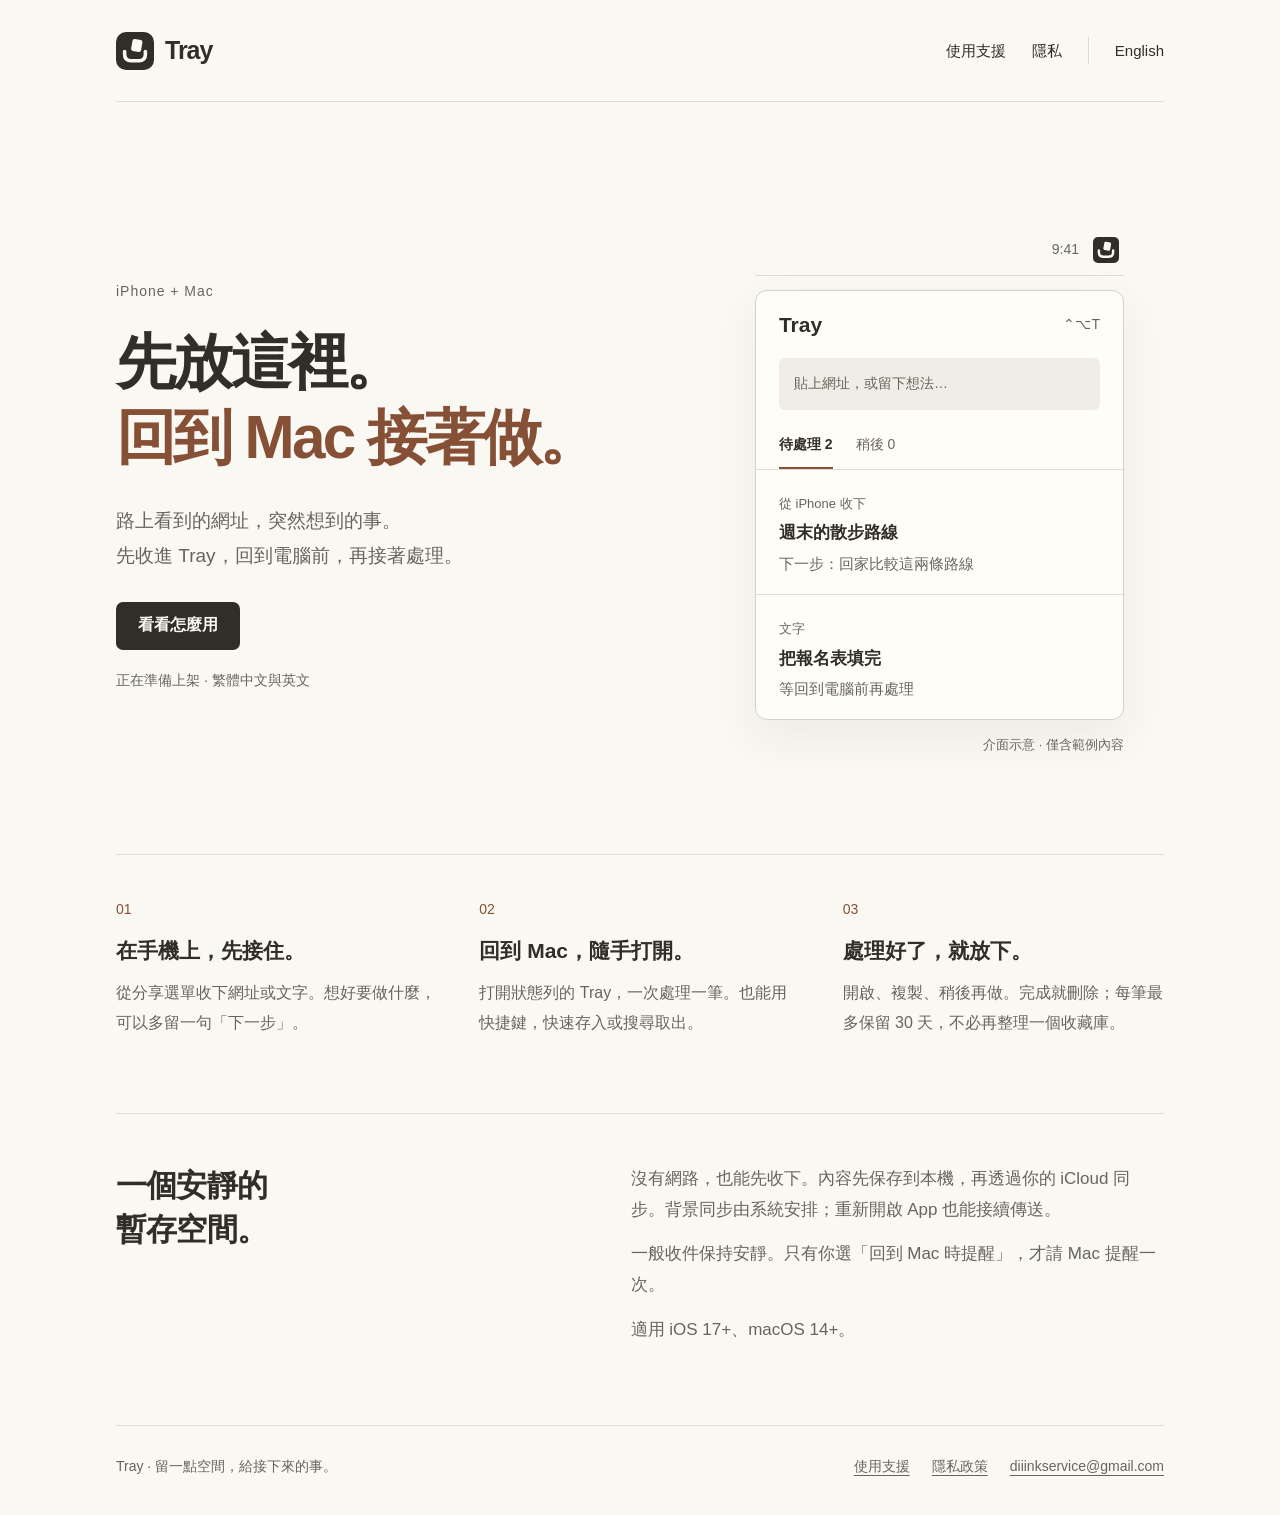
==== index.html @ 3ce3af66 "Publish bilingual Tray project, support, and privacy pages" ====
<!doctype html>
<html lang="zh-Hant"><head><meta charset="utf-8"><meta name="viewport" content="width=device-width,initial-scale=1">
<title>手機先放，回到 Mac 接著做 · Tray</title><meta name="description" content="Tray 是 iPhone 與 Mac 之間的暫存收件匣。手機先收下網址與文字，回到 Mac 從狀態列接著處理。"><meta name="theme-color" content="#faf8f2">
<link rel="canonical" href="https://stanl1y.github.io/tray-site/"><link rel="alternate" hreflang="zh-Hant" href="https://stanl1y.github.io/tray-site/"><link rel="alternate" hreflang="en" href="https://stanl1y.github.io/tray-site/en/">
<link rel="icon" type="image/svg+xml" href="./assets/logo.svg"><link rel="stylesheet" href="./assets/site.css"></head>
<body><a class="skip" href="#main">跳至內容</a><div class="wrap"><header class="nav"><a class="brand" href="./" aria-label="Tray"><img src="./assets/logo.svg" width="38" height="38" alt="">Tray</a><nav class="links" aria-label="主選單"><a href="./support/">使用支援</a><a href="./privacy/">隱私</a><a class="lang" lang="en" hreflang="en" href="./en/">English</a></nav></header>
<main id="main"><section class="hero"><div><p class="eyebrow">iPhone + Mac</p><h1>先放這裡。<span>回到 Mac 接著做。</span></h1><p class="lead">路上看到的網址，突然想到的事。<br>先收進 Tray，回到電腦前，再接著處理。</p><a class="button" href="support/">看看怎麼用</a><span class="release">正在準備上架 · 繁體中文與英文</span></div>
<figure class="demo" aria-label="Mac 收件匣操作示意"><div class="menuline"><span>9:41</span><img src="assets/logo.svg" alt="Tray" width="26" height="26"></div><div class="window"><div class="windowbar">Tray <small>⌃⌥T</small></div><div class="capture">貼上網址，或留下想法…</div><div class="tabs"><strong>待處理 2</strong><span>稍後 0</span></div><div class="item"><small>從 iPhone 收下</small><br><b>週末的散步路線</b><p>下一步：回家比較這兩條路線</p></div><div class="item"><small>文字</small><br><b>把報名表填完</b><p>等回到電腦前再處理</p></div></div><figcaption class="caption">介面示意 · 僅含範例內容</figcaption></figure></section>
<section class="steps" aria-label="三步接著做" ><div><span class="number">01</span><h2>在手機上，先接住。</h2><p>從分享選單收下網址或文字。想好要做什麼，可以多留一句「下一步」。</p></div><div><span class="number">02</span><h2>回到 Mac，隨手打開。</h2><p>打開狀態列的 Tray，一次處理一筆。也能用快捷鍵，快速存入或搜尋取出。</p></div><div><span class="number">03</span><h2>處理好了，就放下。</h2><p>開啟、複製、稍後再做。完成就刪除；每筆最多保留 30 天，不必再整理一個收藏庫。</p></div></section>
<section class="quiet"><h2>一個安靜的<br>暫存空間。</h2><div><p>沒有網路，也能先收下。內容先保存到本機，再透過你的 iCloud 同步。背景同步由系統安排；重新開啟 App 也能接續傳送。</p><p>一般收件保持安靜。只有你選「回到 Mac 時提醒」，才請 Mac 提醒一次。</p><p>適用 iOS 17+、macOS 14+。</p></div></section></main><footer class="footer"><span>Tray · 留一點空間，給接下來的事。</span><nav aria-label="頁尾"><a href="./support/">使用支援</a><a href="./privacy/">隱私政策</a><a href="mailto:diiinkservice@gmail.com">diiinkservice@gmail.com</a></nav></footer></div></body></html>
---- assets/site.css ----
:root{color-scheme:light;--paper:#faf8f2;--ink:#302e27;--muted:#68655c;--line:#dedbd1;--accent:#865037;--field:#efede5}*{box-sizing:border-box}html{scroll-behavior:smooth}body{margin:0;background:var(--paper);color:var(--ink);font:17px/1.8 -apple-system,BlinkMacSystemFont,"Segoe UI","PingFang TC","Noto Sans TC",sans-serif;-webkit-font-smoothing:antialiased}a{color:inherit;text-underline-offset:.25em}button,a{-webkit-tap-highlight-color:transparent}a:focus-visible,summary:focus-visible{outline:3px solid var(--accent);outline-offset:5px;border-radius:3px}.wrap{max-width:1120px;margin:auto;padding:0 36px}.skip{position:absolute;top:-100px;background:var(--ink);color:var(--paper);padding:10px 18px;z-index:2}.skip:focus{top:0}.nav{display:flex;align-items:center;justify-content:space-between;padding:28px 0;gap:24px;border-bottom:1px solid var(--line)}.brand{display:flex;gap:11px;align-items:center;text-decoration:none;font-size:25px;font-weight:720;letter-spacing:-.04em}.brand img{border-radius:10px;width:38px;height:38px}.links{display:flex;flex-wrap:wrap;align-items:center;gap:26px;font-size:15px}.links a{text-decoration:none}.links a:hover,.links a[aria-current=page]{color:var(--accent)}.lang{border-left:1px solid var(--line);padding-left:26px}.hero{display:grid;grid-template-columns:1.2fr 1fr;gap:60px;align-items:center;padding:96px 0 80px}.eyebrow{margin:0 0 22px;font-size:14px;letter-spacing:.07em;color:var(--muted)}h1,h2,h3,p{margin-top:0}h1{font-size:clamp(38px,4.7vw,62px);line-height:1.24;letter-spacing:-.045em;font-weight:680;margin-bottom:28px}h1 span{display:block;color:var(--accent)}.lead{font-size:19px;line-height:1.85;color:var(--muted);max-width:32em;margin-bottom:28px}.button{display:inline-flex;align-items:center;justify-content:center;min-height:48px;padding:8px 22px;background:var(--ink);color:var(--paper);border-radius:7px;text-decoration:none;font-size:16px;font-weight:600}.button:hover{background:#504b40}.release{display:block;color:var(--muted);font-size:14px;margin-top:18px}.demo{padding-top:22px}.menuline{display:flex;justify-content:flex-end;align-items:center;gap:14px;border-bottom:1px solid var(--line);padding:0 5px 12px;color:var(--muted);font-size:14px}.menuline img{width:26px;height:26px;border-radius:5px}.window{margin-top:14px;border:1px solid #d6d1c5;border-radius:12px;background:#fffdf8;box-shadow:0 18px 45px #302e2710;overflow:hidden}.windowbar{display:flex;align-items:center;justify-content:space-between;padding:19px 23px;font-size:21px;font-weight:650;line-height:1.4}.windowbar small{font-size:14px;font-weight:400;color:var(--muted)}.capture{margin:0 23px 22px;padding:13px 15px;background:var(--field);border-radius:6px;font-size:14px;color:var(--muted)}.tabs{padding:0 23px;border-bottom:1px solid var(--line);font-size:14px;display:flex;gap:23px}.tabs strong{padding-bottom:10px;border-bottom:2px solid var(--accent)}.tabs span{color:var(--muted)}.item{padding:18px 23px;border-bottom:1px solid var(--line)}.item:last-child{border-bottom:0}.item small{font-size:13px;color:var(--muted)}.item p{font-size:15px;line-height:1.6;margin:3px 0 0;color:var(--muted)}.item b{font-size:17px;font-weight:600}.caption{font-size:13px;color:var(--muted);text-align:right;margin:13px 0 0}.steps{display:grid;grid-template-columns:repeat(3,1fr);gap:42px;border-top:1px solid var(--line);padding:42px 0 60px}.number{font-size:14px;color:var(--accent);display:block;margin-bottom:14px}.steps h2{font-size:21px;line-height:1.4;font-weight:600;margin-bottom:13px}.steps p{font-size:16px;line-height:1.85;color:var(--muted)}.quiet{display:grid;grid-template-columns:1fr 1.2fr;gap:70px;border-top:1px solid var(--line);padding:50px 0 66px}.quiet h2{font-size:31px;line-height:1.4;font-weight:620;letter-spacing:-.025em}.quiet p{color:var(--muted);font-size:17px;margin-bottom:14px}.footer{border-top:1px solid var(--line);padding:28px 0 36px;display:flex;justify-content:space-between;gap:20px;flex-wrap:wrap;font-size:14px;color:var(--muted)}.footer nav{display:flex;gap:22px;flex-wrap:wrap}.article{max-width:750px;margin:60px auto 85px}.article h1{font-size:43px;margin-bottom:20px}.article h2{font-size:24px;line-height:1.5;margin-top:38px;margin-bottom:12px}.article p,.article li{color:var(--muted)}.article a{color:var(--accent);overflow-wrap:anywhere}.article .intro{font-size:19px}.contact{padding:25px 0 30px;border-bottom:1px solid var(--line);margin-bottom:20px}.contact a{font-size:23px;font-weight:600}.contact p{font-size:15px;margin:12px 0 0}details{border-bottom:1px solid var(--line);padding:18px 0}summary{cursor:pointer;font-size:18px;font-weight:550;padding-right:12px;line-height:1.6}details p,details ol{margin:15px 0 4px}.policy-date{font-size:14px;color:var(--muted)}.note{padding:16px 20px;border-left:2px solid var(--accent);background:var(--field)}@media(max-width:780px){.wrap{padding:0 23px}.nav{padding:21px 0;gap:14px}.links{gap:16px;font-size:14px}.lang{padding-left:16px}.hero{grid-template-columns:1fr;padding:56px 0 46px;gap:20px}.lead{font-size:18px}.demo{max-width:470px;width:100%;margin:auto}.steps{grid-template-columns:1fr;gap:12px;padding:32px 0}.number{margin:0 0 5px}.steps p{margin-bottom:19px}.quiet{grid-template-columns:1fr;gap:8px;padding:35px 0}.quiet h2{font-size:28px}.article{margin:43px auto 60px}.article h1{font-size:36px}.footer{gap:18px}.contact a{font-size:20px}}@media(max-width:390px){.wrap{padding:0 18px}.links{gap:12px}.lang{padding-left:12px}.brand{font-size:22px;gap:8px}.brand img{width:32px;height:32px}.hero h1{font-size:35px}}@media(prefers-reduced-motion:reduce){html{scroll-behavior:auto}}
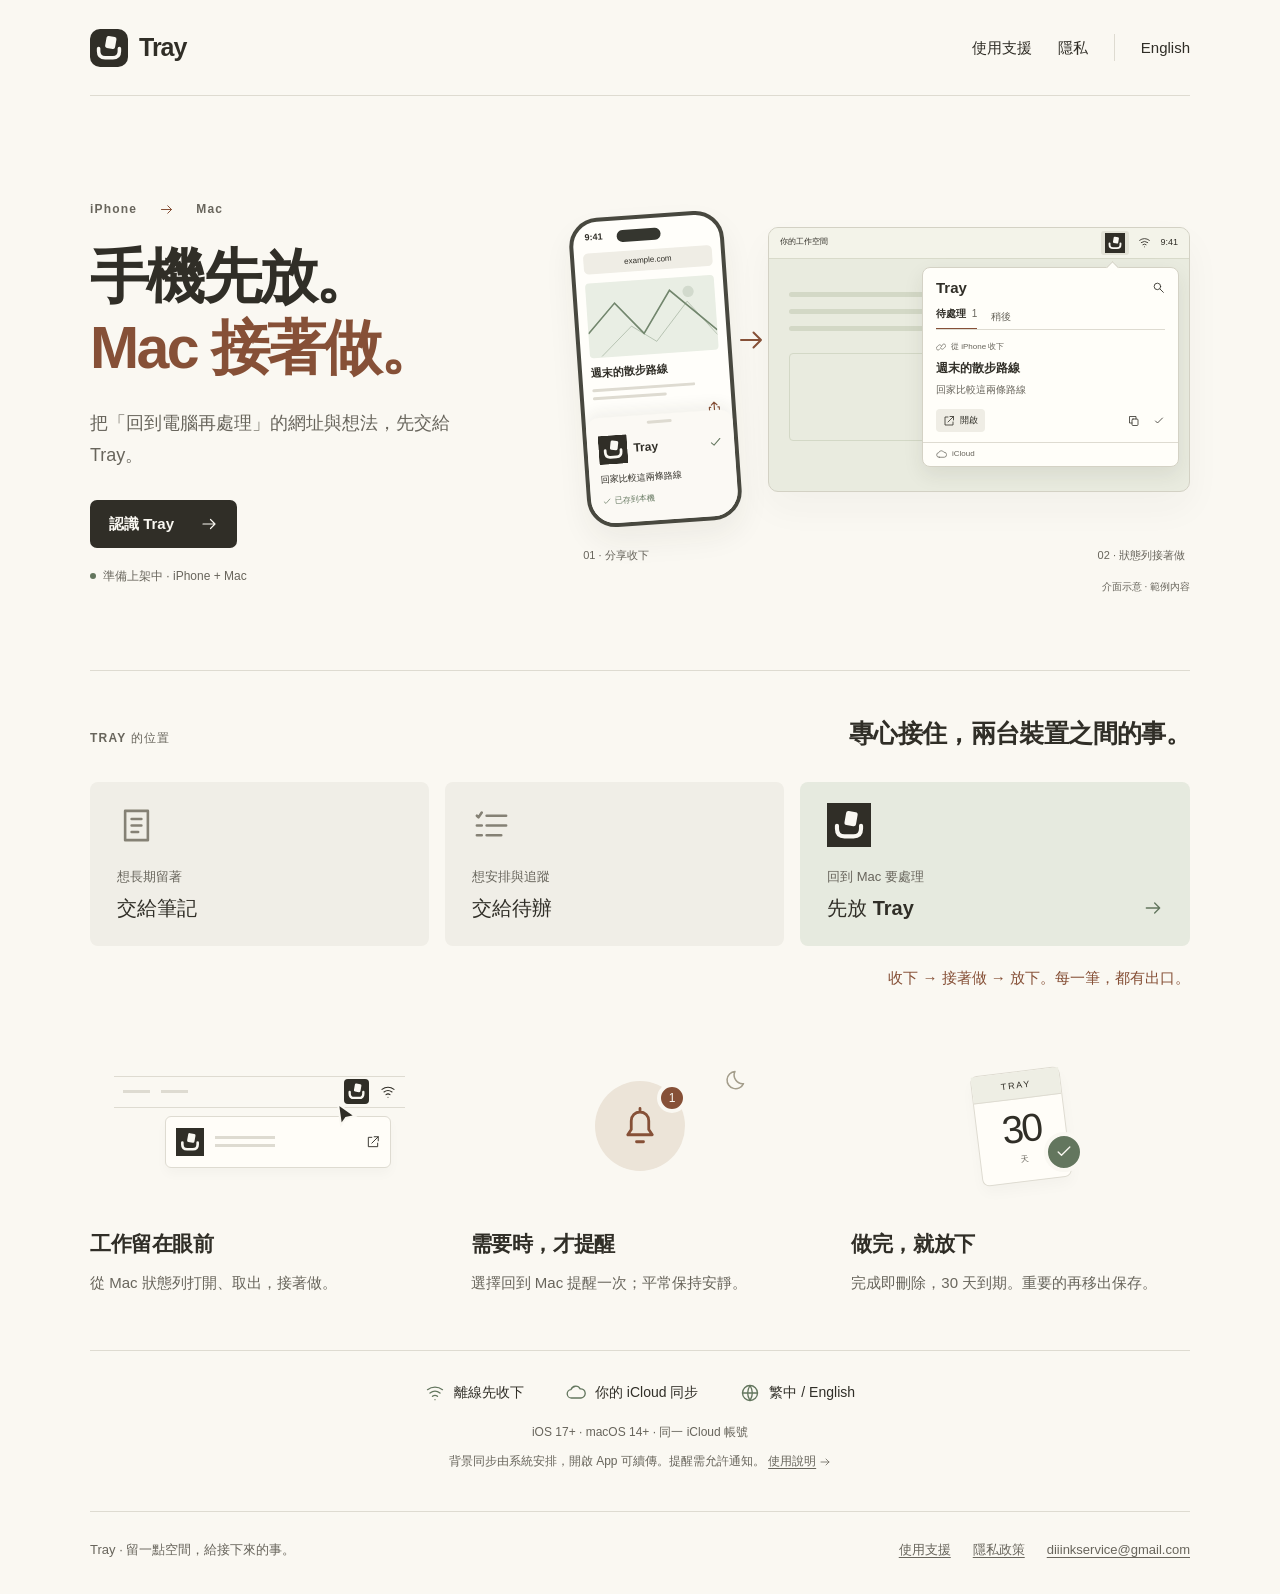
==== commit 9a493bac: "Show Tray handoff and value through illustrations" ====
--- a/index.html
+++ b/index.html
@@ -1,10 +1,29 @@
 <!doctype html>
 <html lang="zh-Hant"><head><meta charset="utf-8"><meta name="viewport" content="width=device-width,initial-scale=1">
-<title>手機先放，回到 Mac 接著做 · Tray</title><meta name="description" content="Tray 是 iPhone 與 Mac 之間的暫存收件匣。手機先收下網址與文字，回到 Mac 從狀態列接著處理。"><meta name="theme-color" content="#faf8f2">
+<title>手機先放，Mac 接著做 · Tray</title><meta name="description" content="Tray 接住回到電腦才要處理的網址與想法。iPhone 分享收下，Mac 狀態列接著做，完成就放下。"><meta name="theme-color" content="#faf8f2">
 <link rel="canonical" href="https://stanl1y.github.io/tray-site/"><link rel="alternate" hreflang="zh-Hant" href="https://stanl1y.github.io/tray-site/"><link rel="alternate" hreflang="en" href="https://stanl1y.github.io/tray-site/en/">
 <link rel="icon" type="image/svg+xml" href="./assets/logo.svg"><link rel="stylesheet" href="./assets/site.css"></head>
 <body><a class="skip" href="#main">跳至內容</a><div class="wrap"><header class="nav"><a class="brand" href="./" aria-label="Tray"><img src="./assets/logo.svg" width="38" height="38" alt="">Tray</a><nav class="links" aria-label="主選單"><a href="./support/">使用支援</a><a href="./privacy/">隱私</a><a class="lang" lang="en" hreflang="en" href="./en/">English</a></nav></header>
-<main id="main"><section class="hero"><div><p class="eyebrow">iPhone + Mac</p><h1>先放這裡。<span>回到 Mac 接著做。</span></h1><p class="lead">路上看到的網址，突然想到的事。<br>先收進 Tray，回到電腦前，再接著處理。</p><a class="button" href="support/">看看怎麼用</a><span class="release">正在準備上架 · 繁體中文與英文</span></div>
-<figure class="demo" aria-label="Mac 收件匣操作示意"><div class="menuline"><span>9:41</span><img src="assets/logo.svg" alt="Tray" width="26" height="26"></div><div class="window"><div class="windowbar">Tray <small>⌃⌥T</small></div><div class="capture">貼上網址，或留下想法…</div><div class="tabs"><strong>待處理 2</strong><span>稍後 0</span></div><div class="item"><small>從 iPhone 收下</small><br><b>週末的散步路線</b><p>下一步：回家比較這兩條路線</p></div><div class="item"><small>文字</small><br><b>把報名表填完</b><p>等回到電腦前再處理</p></div></div><figcaption class="caption">介面示意 · 僅含範例內容</figcaption></figure></section>
-<section class="steps" aria-label="三步接著做" ><div><span class="number">01</span><h2>在手機上，先接住。</h2><p>從分享選單收下網址或文字。想好要做什麼，可以多留一句「下一步」。</p></div><div><span class="number">02</span><h2>回到 Mac，隨手打開。</h2><p>打開狀態列的 Tray，一次處理一筆。也能用快捷鍵，快速存入或搜尋取出。</p></div><div><span class="number">03</span><h2>處理好了，就放下。</h2><p>開啟、複製、稍後再做。完成就刪除；每筆最多保留 30 天，不必再整理一個收藏庫。</p></div></section>
-<section class="quiet"><h2>一個安靜的<br>暫存空間。</h2><div><p>沒有網路，也能先收下。內容先保存到本機，再透過你的 iCloud 同步。背景同步由系統安排；重新開啟 App 也能接續傳送。</p><p>一般收件保持安靜。只有你選「回到 Mac 時提醒」，才請 Mac 提醒一次。</p><p>適用 iOS 17+、macOS 14+。</p></div></section></main><footer class="footer"><span>Tray · 留一點空間，給接下來的事。</span><nav aria-label="頁尾"><a href="./support/">使用支援</a><a href="./privacy/">隱私政策</a><a href="mailto:diiinkservice@gmail.com">diiinkservice@gmail.com</a></nav></footer></div></body></html>+<main id="main"><section class="home-hero" aria-labelledby="hero-title">
+<div class="hero-copy"><p class="eyebrow">iPhone <svg class="icon " viewBox="0 0 24 24" fill="none" stroke="currentColor" stroke-width="1.6" stroke-linecap="round" stroke-linejoin="round" aria-hidden="true"><path d="M4 12h16m-6-6 6 6-6 6"/></svg> Mac</p>
+<h1 id="hero-title">手機先放。<span>Mac 接著做。</span></h1>
+<p class="lead">把「回到電腦再處理」的網址與想法，先交給 Tray。</p>
+<a class="button" href="#why-tray">認識 Tray<svg class="icon " viewBox="0 0 24 24" fill="none" stroke="currentColor" stroke-width="1.6" stroke-linecap="round" stroke-linejoin="round" aria-hidden="true"><path d="M4 12h16m-6-6 6 6-6 6"/></svg></a>
+<span class="release"><span class="status-dot"></span>準備上架中 · iPhone + Mac</span></div>
+<figure class="handoff" aria-label="從 iPhone 分享網址，再從 Mac 狀態列接著處理的示意">
+<div class="phone"><div class="phone-top"><span>9:41</span><span class="island"></span></div><div class="phone-page"><div class="address">example.com</div><div class="route-art"><svg viewBox="0 0 160 90" aria-hidden="true"><path d="M0 61 35 25 69 65 104 14 160 67" fill="none" stroke="currentColor" stroke-width="2"/><path d="m15 90 39-35 30 21 41-47 35 44" fill="none" stroke="currentColor" stroke-width="1" opacity=".5"/><circle cx="127" cy="17" r="7" fill="currentColor" opacity=".2"/></svg></div><strong>週末的散步路線</strong><div class="text-lines"><i></i><i></i></div><span class="share-symbol"><svg class="icon " viewBox="0 0 24 24" fill="none" stroke="currentColor" stroke-width="1.6" stroke-linecap="round" stroke-linejoin="round" aria-hidden="true"><path d="M12 15V3m-4 4 4-4 4 4M7 10H5v11h14V10h-2"/></svg></span></div>
+<div class="share-preview"><div class="sheet-handle"></div><div class="share-title"><img src="assets/logo.svg" width="29" height="29" alt=""><strong>Tray</strong><svg class="icon " viewBox="0 0 24 24" fill="none" stroke="currentColor" stroke-width="1.6" stroke-linecap="round" stroke-linejoin="round" aria-hidden="true"><path d="m5 12 4 4L19 6"/></svg></div><p>回家比較這兩條路線</p><span class="saved"><svg class="icon " viewBox="0 0 24 24" fill="none" stroke="currentColor" stroke-width="1.6" stroke-linecap="round" stroke-linejoin="round" aria-hidden="true"><path d="m5 12 4 4L19 6"/></svg>已存到本機</span></div></div>
+<div class="handoff-arrow"><svg class="icon " viewBox="0 0 24 24" fill="none" stroke="currentColor" stroke-width="1.6" stroke-linecap="round" stroke-linejoin="round" aria-hidden="true"><path d="M4 12h16m-6-6 6 6-6 6"/></svg></div>
+<div class="desktop"><div class="desktop-menu"><span class="desktop-menu-word">你的工作空間</span><span class="menu-tray"><img src="assets/logo.svg" width="23" height="23" alt="Tray"></span><svg class="icon " viewBox="0 0 24 24" fill="none" stroke="currentColor" stroke-width="1.6" stroke-linecap="round" stroke-linejoin="round" aria-hidden="true"><path d="M3 8a15 15 0 0 1 18 0M6 12a10 10 0 0 1 12 0m-9 4a5 5 0 0 1 6 0M12 20h.01"/></svg><span>9:41</span></div><div class="workspace-lines" aria-hidden="true"><span></span><span></span><span></span><div></div></div><div class="inbox-preview"><div class="preview-heading"><b>Tray</b><svg class="icon " viewBox="0 0 24 24" fill="none" stroke="currentColor" stroke-width="1.6" stroke-linecap="round" stroke-linejoin="round" aria-hidden="true"><circle cx="10" cy="10" r="6"/><path d="m15 15 6 6"/></svg></div><div class="preview-tabs"><strong>待處理 <span>1</span></strong><span>稍後</span></div><div class="preview-item"><small><svg class="icon " viewBox="0 0 24 24" fill="none" stroke="currentColor" stroke-width="1.6" stroke-linecap="round" stroke-linejoin="round" aria-hidden="true"><path d="m10 13 4-4m-5 7-2 2a4 4 0 0 1-6-6l4-4a4 4 0 0 1 6 0m2 0 2-2a4 4 0 0 1 6 6l-4 4a4 4 0 0 1-6 0" transform="translate(1 0)"/></svg>從 iPhone 收下</small><b>週末的散步路線</b><p>回家比較這兩條路線</p><div class="preview-actions"><span><svg class="icon " viewBox="0 0 24 24" fill="none" stroke="currentColor" stroke-width="1.6" stroke-linecap="round" stroke-linejoin="round" aria-hidden="true"><path d="M14 3h7v7m0-7L10 14M10 4H4v16h16v-6"/></svg>開啟</span><span><svg class="icon " viewBox="0 0 24 24" fill="none" stroke="currentColor" stroke-width="1.6" stroke-linecap="round" stroke-linejoin="round" aria-hidden="true"><rect x="8" y="8" width="12" height="13" rx="2"/><path d="M16 8V3H3v13h5"/></svg></span><span><svg class="icon " viewBox="0 0 24 24" fill="none" stroke="currentColor" stroke-width="1.6" stroke-linecap="round" stroke-linejoin="round" aria-hidden="true"><path d="m5 12 4 4L19 6"/></svg></span></div></div><div class="preview-status"><svg class="icon " viewBox="0 0 24 24" fill="none" stroke="currentColor" stroke-width="1.6" stroke-linecap="round" stroke-linejoin="round" aria-hidden="true"><path d="M7 18a5 5 0 0 1-1-10 6 6 0 0 1 11-1 5.5 5.5 0 0 1 1 11H7Z"/></svg> iCloud</div></div></div>
+<div class="flow-labels"><span>01 · 分享收下</span><span>02 · 狀態列接著做</span></div>
+<figcaption>介面示意 · 範例內容</figcaption></figure>
+</section>
+<section class="difference" id="why-tray" aria-labelledby="difference-title"><div class="section-heading"><p class="eyebrow">TRAY 的位置</p><h2 id="difference-title">專心接住，兩台裝置之間的事。</h2></div>
+<div class="use-cases"><div class="use-case"><svg class="icon " viewBox="0 0 24 24" fill="none" stroke="currentColor" stroke-width="1.6" stroke-linecap="round" stroke-linejoin="round" aria-hidden="true"><path d="M5 3h14v18H5zM9 8h6m-6 4h6m-6 4h4"/></svg><p>想長期留著</p><h3>交給筆記</h3></div><div class="use-case"><svg class="icon " viewBox="0 0 24 24" fill="none" stroke="currentColor" stroke-width="1.6" stroke-linecap="round" stroke-linejoin="round" aria-hidden="true"><path d="m3 6 1 1 2-3m3 2h12M3 12h3m3 0h12M3 18h3m3 0h9"/></svg><p>想安排與追蹤</p><h3>交給待辦</h3></div><div class="use-case tray-case"><img src="assets/logo.svg" width="44" height="44" alt=""><p>回到 Mac 要處理</p><h3>先放 Tray<svg class="icon " viewBox="0 0 24 24" fill="none" stroke="currentColor" stroke-width="1.6" stroke-linecap="round" stroke-linejoin="round" aria-hidden="true"><path d="M4 12h16m-6-6 6 6-6 6"/></svg></h3></div></div>
+<p class="difference-note">收下 → 接著做 → 放下。每一筆，都有出口。</p></section>
+<section class="benefits" aria-label="Tray 的三個不同">
+<article class="benefit"><div class="benefit-art menu-art" aria-hidden="true"><div class="mini-menu"><i></i><i></i><img src="assets/logo.svg" width="25" height="25" alt=""><svg class="icon " viewBox="0 0 24 24" fill="none" stroke="currentColor" stroke-width="1.6" stroke-linecap="round" stroke-linejoin="round" aria-hidden="true"><path d="M3 8a15 15 0 0 1 18 0M6 12a10 10 0 0 1 12 0m-9 4a5 5 0 0 1 6 0M12 20h.01"/></svg></div><div class="mini-popover"><img src="assets/logo.svg" width="28" height="28" alt=""><div><i></i><i></i></div><svg class="icon " viewBox="0 0 24 24" fill="none" stroke="currentColor" stroke-width="1.6" stroke-linecap="round" stroke-linejoin="round" aria-hidden="true"><path d="M14 3h7v7m0-7L10 14M10 4H4v16h16v-6"/></svg></div><span class="cursor-pointer"><svg viewBox="0 0 22 27"><path d="m2 2 3 21 5-7 9-2Z" fill="var(--ink)" stroke="var(--paper)" stroke-width="2"/></svg></span></div><h2>工作留在眼前</h2><p>從 Mac 狀態列打開、取出，接著做。</p></article>
+<article class="benefit"><div class="benefit-art reminder-art" aria-hidden="true"><div class="bell-orbit"><svg class="icon " viewBox="0 0 24 24" fill="none" stroke="currentColor" stroke-width="1.6" stroke-linecap="round" stroke-linejoin="round" aria-hidden="true"><path d="M5 17h14l-2-3V9a5 5 0 0 0-10 0v5l-2 3Zm5 4h4M12 2v2"/></svg><span>1</span></div><span class="quiet-mark"><svg class="icon " viewBox="0 0 24 24" fill="none" stroke="currentColor" stroke-width="1.6" stroke-linecap="round" stroke-linejoin="round" aria-hidden="true"><path d="M20 15A9 9 0 0 1 9 4a9 9 0 1 0 11 11Z"/></svg></span></div><h2>需要時，才提醒</h2><p>選擇回到 Mac 提醒一次；平常保持安靜。</p></article>
+<article class="benefit"><div class="benefit-art expiry-art" aria-hidden="true"><div class="calendar-card"><span>TRAY</span><b>30</b><small>天</small></div><div class="done-stamp"><svg class="icon " viewBox="0 0 24 24" fill="none" stroke="currentColor" stroke-width="1.6" stroke-linecap="round" stroke-linejoin="round" aria-hidden="true"><path d="m5 12 4 4L19 6"/></svg></div></div><h2>做完，就放下</h2><p>完成即刪除，30 天到期。重要的再移出保存。</p></article>
+</section>
+<section class="essentials" aria-label="基本功能與需求"><div class="essential-list"><span><svg class="icon " viewBox="0 0 24 24" fill="none" stroke="currentColor" stroke-width="1.6" stroke-linecap="round" stroke-linejoin="round" aria-hidden="true"><path d="M3 8a15 15 0 0 1 18 0M6 12a10 10 0 0 1 12 0m-9 4a5 5 0 0 1 6 0M12 20h.01"/></svg>離線先收下</span><span><svg class="icon " viewBox="0 0 24 24" fill="none" stroke="currentColor" stroke-width="1.6" stroke-linecap="round" stroke-linejoin="round" aria-hidden="true"><path d="M7 18a5 5 0 0 1-1-10 6 6 0 0 1 11-1 5.5 5.5 0 0 1 1 11H7Z"/></svg>你的 iCloud 同步</span><span><svg class="icon " viewBox="0 0 24 24" fill="none" stroke="currentColor" stroke-width="1.6" stroke-linecap="round" stroke-linejoin="round" aria-hidden="true"><circle cx="12" cy="12" r="9"/><path d="M3 12h18M12 3a17 17 0 0 1 0 18 17 17 0 0 1 0-18Z"/></svg>繁中 / English</span></div><p>iOS 17+ · macOS 14+ · 同一 iCloud 帳號</p><p class="fine-print">背景同步由系統安排，開啟 App 可續傳。提醒需允許通知。 <a href="support/">使用說明<svg class="icon " viewBox="0 0 24 24" fill="none" stroke="currentColor" stroke-width="1.6" stroke-linecap="round" stroke-linejoin="round" aria-hidden="true"><path d="M4 12h16m-6-6 6 6-6 6"/></svg></a></p></section></main><footer class="footer"><span>Tray · 留一點空間，給接下來的事。</span><nav aria-label="頁尾"><a href="./support/">使用支援</a><a href="./privacy/">隱私政策</a><a href="mailto:diiinkservice@gmail.com">diiinkservice@gmail.com</a></nav></footer></div></body></html>
--- a/assets/site.css
+++ b/assets/site.css
@@ -1 +1,12 @@
-:root{color-scheme:light;--paper:#faf8f2;--ink:#302e27;--muted:#68655c;--line:#dedbd1;--accent:#865037;--field:#efede5}*{box-sizing:border-box}html{scroll-behavior:smooth}body{margin:0;background:var(--paper);color:var(--ink);font:17px/1.8 -apple-system,BlinkMacSystemFont,"Segoe UI","PingFang TC","Noto Sans TC",sans-serif;-webkit-font-smoothing:antialiased}a{color:inherit;text-underline-offset:.25em}button,a{-webkit-tap-highlight-color:transparent}a:focus-visible,summary:focus-visible{outline:3px solid var(--accent);outline-offset:5px;border-radius:3px}.wrap{max-width:1120px;margin:auto;padding:0 36px}.skip{position:absolute;top:-100px;background:var(--ink);color:var(--paper);padding:10px 18px;z-index:2}.skip:focus{top:0}.nav{display:flex;align-items:center;justify-content:space-between;padding:28px 0;gap:24px;border-bottom:1px solid var(--line)}.brand{display:flex;gap:11px;align-items:center;text-decoration:none;font-size:25px;font-weight:720;letter-spacing:-.04em}.brand img{border-radius:10px;width:38px;height:38px}.links{display:flex;flex-wrap:wrap;align-items:center;gap:26px;font-size:15px}.links a{text-decoration:none}.links a:hover,.links a[aria-current=page]{color:var(--accent)}.lang{border-left:1px solid var(--line);padding-left:26px}.hero{display:grid;grid-template-columns:1.2fr 1fr;gap:60px;align-items:center;padding:96px 0 80px}.eyebrow{margin:0 0 22px;font-size:14px;letter-spacing:.07em;color:var(--muted)}h1,h2,h3,p{margin-top:0}h1{font-size:clamp(38px,4.7vw,62px);line-height:1.24;letter-spacing:-.045em;font-weight:680;margin-bottom:28px}h1 span{display:block;color:var(--accent)}.lead{font-size:19px;line-height:1.85;color:var(--muted);max-width:32em;margin-bottom:28px}.button{display:inline-flex;align-items:center;justify-content:center;min-height:48px;padding:8px 22px;background:var(--ink);color:var(--paper);border-radius:7px;text-decoration:none;font-size:16px;font-weight:600}.button:hover{background:#504b40}.release{display:block;color:var(--muted);font-size:14px;margin-top:18px}.demo{padding-top:22px}.menuline{display:flex;justify-content:flex-end;align-items:center;gap:14px;border-bottom:1px solid var(--line);padding:0 5px 12px;color:var(--muted);font-size:14px}.menuline img{width:26px;height:26px;border-radius:5px}.window{margin-top:14px;border:1px solid #d6d1c5;border-radius:12px;background:#fffdf8;box-shadow:0 18px 45px #302e2710;overflow:hidden}.windowbar{display:flex;align-items:center;justify-content:space-between;padding:19px 23px;font-size:21px;font-weight:650;line-height:1.4}.windowbar small{font-size:14px;font-weight:400;color:var(--muted)}.capture{margin:0 23px 22px;padding:13px 15px;background:var(--field);border-radius:6px;font-size:14px;color:var(--muted)}.tabs{padding:0 23px;border-bottom:1px solid var(--line);font-size:14px;display:flex;gap:23px}.tabs strong{padding-bottom:10px;border-bottom:2px solid var(--accent)}.tabs span{color:var(--muted)}.item{padding:18px 23px;border-bottom:1px solid var(--line)}.item:last-child{border-bottom:0}.item small{font-size:13px;color:var(--muted)}.item p{font-size:15px;line-height:1.6;margin:3px 0 0;color:var(--muted)}.item b{font-size:17px;font-weight:600}.caption{font-size:13px;color:var(--muted);text-align:right;margin:13px 0 0}.steps{display:grid;grid-template-columns:repeat(3,1fr);gap:42px;border-top:1px solid var(--line);padding:42px 0 60px}.number{font-size:14px;color:var(--accent);display:block;margin-bottom:14px}.steps h2{font-size:21px;line-height:1.4;font-weight:600;margin-bottom:13px}.steps p{font-size:16px;line-height:1.85;color:var(--muted)}.quiet{display:grid;grid-template-columns:1fr 1.2fr;gap:70px;border-top:1px solid var(--line);padding:50px 0 66px}.quiet h2{font-size:31px;line-height:1.4;font-weight:620;letter-spacing:-.025em}.quiet p{color:var(--muted);font-size:17px;margin-bottom:14px}.footer{border-top:1px solid var(--line);padding:28px 0 36px;display:flex;justify-content:space-between;gap:20px;flex-wrap:wrap;font-size:14px;color:var(--muted)}.footer nav{display:flex;gap:22px;flex-wrap:wrap}.article{max-width:750px;margin:60px auto 85px}.article h1{font-size:43px;margin-bottom:20px}.article h2{font-size:24px;line-height:1.5;margin-top:38px;margin-bottom:12px}.article p,.article li{color:var(--muted)}.article a{color:var(--accent);overflow-wrap:anywhere}.article .intro{font-size:19px}.contact{padding:25px 0 30px;border-bottom:1px solid var(--line);margin-bottom:20px}.contact a{font-size:23px;font-weight:600}.contact p{font-size:15px;margin:12px 0 0}details{border-bottom:1px solid var(--line);padding:18px 0}summary{cursor:pointer;font-size:18px;font-weight:550;padding-right:12px;line-height:1.6}details p,details ol{margin:15px 0 4px}.policy-date{font-size:14px;color:var(--muted)}.note{padding:16px 20px;border-left:2px solid var(--accent);background:var(--field)}@media(max-width:780px){.wrap{padding:0 23px}.nav{padding:21px 0;gap:14px}.links{gap:16px;font-size:14px}.lang{padding-left:16px}.hero{grid-template-columns:1fr;padding:56px 0 46px;gap:20px}.lead{font-size:18px}.demo{max-width:470px;width:100%;margin:auto}.steps{grid-template-columns:1fr;gap:12px;padding:32px 0}.number{margin:0 0 5px}.steps p{margin-bottom:19px}.quiet{grid-template-columns:1fr;gap:8px;padding:35px 0}.quiet h2{font-size:28px}.article{margin:43px auto 60px}.article h1{font-size:36px}.footer{gap:18px}.contact a{font-size:20px}}@media(max-width:390px){.wrap{padding:0 18px}.links{gap:12px}.lang{padding-left:12px}.brand{font-size:22px;gap:8px}.brand img{width:32px;height:32px}.hero h1{font-size:35px}}@media(prefers-reduced-motion:reduce){html{scroll-behavior:auto}}
+:root{color-scheme:light;--paper:#faf8f2;--ink:#302e27;--muted:#68655c;--line:#dedbd1;--accent:#865037;--field:#efede5;--green:#63765e}
+*{box-sizing:border-box}html{scroll-behavior:smooth;scroll-padding-top:30px}body{margin:0;background:var(--paper);color:var(--ink);font:17px/1.8 -apple-system,BlinkMacSystemFont,"Segoe UI","PingFang TC","Noto Sans TC",sans-serif;-webkit-font-smoothing:antialiased}a{color:inherit;text-underline-offset:.25em}button,a{-webkit-tap-highlight-color:transparent}a:focus-visible,summary:focus-visible{outline:3px solid var(--accent);outline-offset:5px;border-radius:3px}h1,h2,h3,p,figure{margin:0}svg,img{vertical-align:middle}.icon{width:24px;height:24px;flex-shrink:0}.wrap{max-width:1180px;margin:auto;padding:0 40px}.skip{position:absolute;top:-100px;background:var(--ink);color:var(--paper);padding:10px 18px;z-index:5}.skip:focus{top:0}.nav{display:flex;align-items:center;justify-content:space-between;padding:25px 0;gap:24px;border-bottom:1px solid var(--line)}.brand{display:flex;gap:11px;align-items:center;text-decoration:none;font-size:25px;font-weight:720;letter-spacing:-.04em}.brand img{border-radius:10px;width:38px;height:38px}.links{display:flex;flex-wrap:wrap;align-items:center;gap:26px;font-size:15px}.links a{text-decoration:none}.links a:hover,.links a[aria-current=page]{color:var(--accent)}.lang{border-left:1px solid var(--line);padding-left:26px}.eyebrow{font-size:12px;letter-spacing:.1em;color:var(--muted);font-weight:550}.button{display:inline-flex;align-items:center;justify-content:center;gap:26px;min-height:48px;padding:9px 19px;background:var(--ink);color:var(--paper);border-radius:7px;text-decoration:none;font-size:15px;font-weight:600}.button .icon{width:18px;height:18px}.button:hover{background:#504b40}.release{display:flex;align-items:center;gap:7px;color:var(--muted);font-size:12px;margin-top:18px}.status-dot{width:6px;height:6px;background:var(--green);border-radius:50%}.home-hero{display:grid;grid-template-columns:.85fr 1.15fr;gap:36px;align-items:center;padding:94px 0 74px}.hero-copy .eyebrow{display:flex;align-items:center;gap:16px;margin-bottom:22px}.hero-copy .eyebrow .icon{width:27px;height:15px;color:var(--accent)}h1{font-size:clamp(36px,4.8vw,59px);line-height:1.2;letter-spacing:-.045em;font-weight:680;margin-bottom:23px}h1 span{display:block;color:var(--accent)}.lead{max-width:22em;font-size:18px;line-height:1.8;color:var(--muted);margin-bottom:28px}
+/* A single, deliberately illustrated iPhone-to-menu-bar handoff. */
+.handoff{position:relative;display:grid;grid-template-columns:155px 35px minmax(0,1fr);align-items:center;padding-top:24px}.phone{position:relative;z-index:2;height:310px;border:4px solid #48483f;border-radius:29px;background:#fffefa;box-shadow:0 15px 30px #302e2710;overflow:hidden;transform:rotate(-4deg)}.phone-top{height:31px;display:flex;align-items:center;padding-left:12px;font-size:9px;font-weight:700;gap:14px}.island{width:44px;height:12px;background:#35362f;border-radius:12px}.phone-page{padding:0 9px;font-size:11px;line-height:1.4}.address{font-size:8px;text-align:center;background:var(--field);border-radius:5px;padding:5px}.route-art{color:#72866d;background:#e9eee4;margin:9px 0 8px;border-radius:4px;height:75px;overflow:hidden}.route-art svg{height:100%;width:100%}.phone-page strong{font-size:11px}.text-lines{margin-top:7px;display:grid;gap:5px}.text-lines i{height:3px;width:80%;background:#dedbd1;border-radius:2px}.text-lines i:last-child{width:57%}.share-symbol{display:block;text-align:right;padding-top:8px;color:var(--accent)}.share-symbol .icon{width:17px;height:17px}.share-preview{position:absolute;bottom:0;left:0;right:0;padding:6px 11px 15px;background:#fbf9f4;border-radius:13px 13px 0 0;box-shadow:0 -6px 14px #302e2710}.sheet-handle{height:3px;width:25px;background:var(--line);border-radius:3px;margin:0 auto 9px}.share-title{display:flex;align-items:center;gap:6px;font-size:12px}.share-title>.icon{width:15px;height:15px;margin-left:auto;color:var(--green)}.share-preview p{font-size:9px;padding:9px 0 7px;line-height:1.5}.saved{font-size:8px;color:var(--green);display:flex;align-items:center;gap:3px}.saved .icon{width:10px;height:10px}.handoff-arrow{align-self:start;margin-top:110px;color:var(--accent);z-index:2;text-align:center}.handoff-arrow .icon{width:30px;height:30px}.desktop{position:relative;height:265px;border:1px solid #d3d1c4;border-radius:10px;background:#e9ebdf;overflow:hidden;box-shadow:0 16px 36px #302e270a;transform:translateY(-10px)}.desktop-menu{display:flex;justify-content:flex-end;align-items:center;gap:9px;height:31px;padding:0 11px;background:#f3f3e9;border-bottom:1px solid #d8daca;font-size:9px}.desktop-menu .icon{width:13px;height:13px}.desktop-menu-word{margin-right:auto;font-size:8px}.menu-tray{background:#e3e2d6;border-radius:3px;padding:2px 4px}.menu-tray img{width:20px;height:20px}.workspace-lines{position:absolute;left:20px;top:64px;opacity:.65;width:60%}.workspace-lines>span{height:5px;display:block;margin-bottom:12px;background:#c8ceb9;border-radius:4px}.workspace-lines>span:nth-child(2){width:75%}.workspace-lines>span:nth-child(3){width:85%}.workspace-lines>div{margin-top:22px;width:100%;height:88px;border:1px solid #c8ceb9;border-radius:4px}.inbox-preview{position:absolute;right:10px;top:39px;width:calc(100% - 35px);max-width:257px;border:1px solid #d4d2c5;background:#fffef9;border-radius:8px;box-shadow:0 8px 20px #302e2716}.inbox-preview:before{content:"";position:absolute;right:61px;top:-5px;width:8px;height:8px;background:#fffef9;border-top:1px solid #d4d2c5;border-left:1px solid #d4d2c5;transform:rotate(45deg)}.preview-heading{display:flex;align-items:center;justify-content:space-between;padding:12px 13px 10px;font-size:15px;line-height:1}.preview-heading .icon{width:13px;height:13px}.preview-tabs{display:flex;align-items:center;gap:14px;margin:0 13px;font-size:10px;color:var(--muted);border-bottom:1px solid var(--line)}.preview-tabs strong{border-bottom:1.5px solid var(--accent);padding-bottom:5px;color:var(--ink)}.preview-tabs strong span{font-weight:400;color:var(--muted);margin-left:3px}.preview-item{padding:10px 13px}.preview-item small{display:flex;align-items:center;gap:5px;font-size:8px;color:var(--muted)}.preview-item small .icon{width:10px;height:10px}.preview-item>b{display:block;font-size:12px;margin:4px 0 2px}.preview-item p{font-size:10px;color:var(--muted)}.preview-actions{display:flex;align-items:center;gap:13px;padding-top:10px}.preview-actions>span{display:flex;align-items:center;gap:5px;font-size:9px}.preview-actions>span:first-child{margin-right:auto;background:var(--field);border-radius:4px;padding:3px 7px}.preview-actions .icon{width:12px;height:12px}.preview-status{padding:6px 13px;border-top:1px solid var(--line);color:var(--muted);font-size:8px;display:flex;align-items:center;gap:5px;line-height:1}.preview-status .icon{width:11px;height:11px}.flow-labels{display:flex;grid-column:1/-1;justify-content:space-between;gap:14px;margin-top:22px;padding:0 5px;font-size:11px;color:var(--muted)}.handoff figcaption{grid-column:1/-1;text-align:right;font-size:10px;color:var(--muted);margin-top:12px}
+/* Positioning is about the job to do, not a feature checklist. */
+.difference{border-top:1px solid var(--line);padding:44px 0 0;scroll-margin-top:30px}.section-heading{display:flex;justify-content:space-between;align-items:baseline;gap:20px;margin-bottom:30px}.section-heading h2{font-size:25px;line-height:1.5;letter-spacing:-.025em;font-weight:610}.use-cases{display:grid;grid-template-columns:1fr 1fr 1.15fr;gap:16px}.use-case{position:relative;padding:24px 27px;border-radius:8px;background:#f0eee7}.use-case>.icon{width:39px;height:39px;color:#858175;display:block;margin-bottom:20px}.use-case p{color:var(--muted);font-size:13px;margin:0 0 5px}.use-case h3{font-size:20px;font-weight:580;line-height:1.4}.tray-case{background:#e6eadf}.tray-case>img{margin:-3px 0 18px}.tray-case h3{display:flex;align-items:center;justify-content:space-between}.tray-case h3 .icon{width:20px;height:20px;color:var(--green)}.difference-note{font-size:15px;text-align:right;color:var(--accent);margin-top:18px}.benefits{display:grid;grid-template-columns:repeat(3,1fr);gap:42px;padding:58px 0 54px}.benefit-art{height:155px;position:relative;display:flex;align-items:center;justify-content:center;margin-bottom:25px}.benefit h2{font-size:21px;line-height:1.4;font-weight:610;margin:0 0 11px;letter-spacing:-.02em}.benefit p{font-size:15px;line-height:1.8;color:var(--muted);max-width:23em}.mini-menu{position:absolute;top:27px;left:7%;right:7%;height:32px;border-top:1px solid var(--line);border-bottom:1px solid var(--line);display:flex;align-items:center;gap:11px;padding:0 9px}.mini-menu i{height:3px;background:var(--line);width:27px}.mini-menu img{margin-left:auto;background:#e6eadf;border-radius:4px}.mini-menu>.icon{width:16px;height:16px}.mini-popover{position:absolute;top:67px;right:11%;left:22%;height:52px;display:flex;align-items:center;gap:11px;border:1px solid var(--line);border-radius:6px;background:#fffdf8;padding:8px 10px;box-shadow:0 6px 12px #302e2707}.mini-popover>div{display:grid;gap:5px;flex:1}.mini-popover i{height:3px;max-width:60px;background:var(--line)}.mini-popover i:last-child{width:70%}.mini-popover>.icon{width:14px;height:14px}.cursor-pointer{position:absolute;width:22px;height:27px;right:21%;top:51px}.cursor-pointer svg{width:100%;height:100%}.bell-orbit{width:90px;height:90px;border-radius:50%;background:#ece4d8;display:grid;place-items:center;position:relative}.bell-orbit>.icon{width:42px;height:42px;color:var(--accent)}.bell-orbit>span{position:absolute;right:-2px;top:2px;border:4px solid var(--paper);border-radius:50%;background:var(--accent);color:var(--paper);width:30px;height:30px;display:grid;place-items:center;font-size:12px;line-height:1}.quiet-mark{position:absolute;right:18%;top:15px;color:#a49e8c;transform:rotate(10deg)}.quiet-mark .icon{width:23px;height:23px}.calendar-card{border:1px solid var(--line);width:90px;height:111px;border-radius:7px;background:#fffdf8;transform:rotate(-7deg);display:flex;flex-direction:column;align-items:center;box-shadow:0 7px 14px #302e2707}.calendar-card>span{font-size:9px;letter-spacing:.2em;align-self:stretch;text-align:center;background:#eeeee4;border-bottom:1px solid var(--line);padding:5px}.calendar-card b{font-size:39px;line-height:1.2;font-weight:500;margin-top:7px;letter-spacing:-.06em}.calendar-card small{font-size:8px;color:var(--muted)}.done-stamp{position:absolute;margin-left:87px;margin-top:52px;border:4px solid var(--paper);width:40px;height:40px;border-radius:50%;background:var(--green);color:var(--paper);display:grid;place-items:center}.done-stamp .icon{width:20px;height:20px}.essentials{border-top:1px solid var(--line);padding:29px 0 39px;text-align:center}.essential-list{display:flex;flex-wrap:wrap;gap:25px 42px;justify-content:center;margin-bottom:17px}.essential-list>span{display:flex;align-items:center;gap:9px;font-size:14px}.essential-list .icon{width:20px;height:20px;color:var(--green)}.essentials>p{font-size:12px;color:var(--muted);margin-top:7px}.fine-print a{white-space:nowrap}.fine-print .icon{width:12px;height:12px;margin-left:3px}.footer{border-top:1px solid var(--line);padding:26px 0 32px;display:flex;justify-content:space-between;gap:20px;flex-wrap:wrap;font-size:13px;color:var(--muted)}.footer nav{display:flex;gap:22px;flex-wrap:wrap}
+/* Support and privacy stay readable and complete. */
+.article{max-width:750px;margin:60px auto 85px}.article .eyebrow{margin-bottom:22px}.article h1{font-size:43px;margin-bottom:20px}.article h2{font-size:24px;line-height:1.5;margin-top:38px;margin-bottom:12px}.article p,.article li{color:var(--muted)}.article p{margin-bottom:18px}.article a{color:var(--accent);overflow-wrap:anywhere}.article .intro{font-size:19px}.contact{padding:25px 0 30px;border-bottom:1px solid var(--line);margin-bottom:20px}.contact a{font-size:23px;font-weight:600}.contact p{font-size:15px;margin:12px 0 0}details{border-bottom:1px solid var(--line);padding:18px 0}summary{cursor:pointer;font-size:18px;font-weight:550;padding-right:12px;line-height:1.6}details p,details ol{margin:15px 0 4px}.policy-date{font-size:14px;color:var(--muted)}.note{padding:16px 20px;border-left:2px solid var(--accent);background:var(--field)}
+@media(max-width:1000px){.wrap{padding:0 28px}.home-hero{grid-template-columns:.85fr 1.15fr;gap:22px;padding:65px 0 55px}.handoff{grid-template-columns:125px 25px minmax(0,1fr)}.phone{height:283px;border-radius:24px}.desktop{height:255px}.desktop-menu-word{display:none}.preview-item p{font-size:9px}.flow-labels{font-size:10px}.section-heading{align-items:start}.section-heading h2{font-size:23px}.benefits{gap:28px}.inbox-preview{width:calc(100% - 20px)}.use-case{padding:22px}.preview-actions{gap:8px}}
+@media(max-width:760px){.wrap{padding:0 23px}.nav{padding:21px 0;gap:14px}.links{gap:16px;font-size:14px}.lang{padding-left:16px}.home-hero{grid-template-columns:1fr;padding:45px 0 38px;gap:20px}.hero-copy{max-width:520px}.hero-copy .eyebrow{margin-bottom:16px}h1{font-size:43px;margin-bottom:17px}.lead{font-size:17px;margin-bottom:21px;max-width:29em}.release{margin-top:14px}.handoff{grid-template-columns:140px 32px minmax(0,1fr);max-width:540px;width:100%;margin:10px auto 0;padding-top:10px}.phone{height:291px}.desktop{height:253px}.flow-labels{margin-top:18px}.handoff figcaption{margin-top:6px}.difference{padding-top:30px}.section-heading{display:block;margin-bottom:22px}.section-heading .eyebrow{margin-bottom:10px}.section-heading h2{font-size:23px}.use-cases{gap:10px;grid-template-columns:1fr 1fr}.use-case{padding:18px}.use-case>.icon{height:29px;width:29px;margin-bottom:15px}.use-case p{font-size:12px}.use-case h3{font-size:17px}.tray-case{grid-column:1/-1;display:grid;grid-template-columns:49px 1fr;gap:2px 14px;align-items:center;padding:19px}.tray-case>img{grid-row:1/3;margin:0;width:43px;height:43px}.tray-case p{margin:0}.tray-case h3{font-size:21px}.difference-note{text-align:left;font-size:13px;margin-top:14px}.benefits{grid-template-columns:1fr;gap:0;padding:26px 0 28px}.benefit{display:grid;grid-template-columns:120px 1fr;column-gap:20px;padding:21px 0;border-bottom:1px solid var(--line);align-items:center}.benefit:last-child{border-bottom:0}.benefit-art{grid-row:1/3;height:115px;margin:0}.benefit h2{font-size:20px;margin-bottom:5px;align-self:end}.benefit p{font-size:14px;align-self:start}.mini-menu{top:24px;left:0;right:0;gap:6px;padding:0 2px}.mini-menu i{width:17px}.mini-menu i:nth-child(2){display:none}.mini-popover{left:7%;right:0;top:63px;gap:5px;padding:5px}.mini-popover img{width:22px;height:22px}.cursor-pointer{right:25%;top:45px}.bell-orbit{width:76px;height:76px}.bell-orbit>.icon{width:34px;height:34px}.quiet-mark{right:0;top:6px}.calendar-card{width:74px;height:96px}.calendar-card b{font-size:34px}.done-stamp{margin-left:67px;margin-top:51px;width:35px;height:35px}.essential-list{gap:15px 22px}.essential-list>span{font-size:13px}.essentials{text-align:left;padding:26px 0}.essential-list{justify-content:flex-start;margin-bottom:17px}.essentials>p{font-size:11px}.footer{gap:13px;font-size:12px}.footer nav{gap:16px}.article{margin:43px auto 60px}.article h1{font-size:36px}.contact a{font-size:20px}}
+@media(max-width:420px){.wrap{padding:0 18px}.links{gap:12px;font-size:13px}.lang{padding-left:12px}.brand{font-size:22px;gap:8px}.brand img{width:32px;height:32px}h1{font-size:39px}.handoff{grid-template-columns:114px 22px minmax(0,1fr)}.phone{height:272px;border-width:3px;border-radius:23px}.phone-top{font-size:8px;gap:10px;padding-left:8px}.island{width:38px;height:10px}.phone-page{padding:0 7px}.phone-page strong{font-size:9px}.share-preview{padding:6px 8px 12px}.share-preview p{font-size:8px}.share-title{font-size:10px}.share-title>img{width:25px;height:25px}.route-art{height:64px}.desktop{height:236px}.desktop-menu{gap:7px;padding:0 8px}.handoff-arrow .icon{width:21px;height:21px}.handoff-arrow{margin-top:99px}.inbox-preview{right:5px;top:38px;width:calc(100% - 12px)}.inbox-preview:before{right:52px}.preview-heading{padding:11px 10px 9px;font-size:13px}.preview-tabs{margin:0 10px;font-size:9px;gap:11px}.preview-item{padding:8px 10px}.preview-item>b{font-size:10px}.preview-item p{font-size:8px}.preview-actions{padding-top:8px;gap:9px}.preview-actions>span{font-size:8px}.preview-actions>span:first-child{padding:3px 5px;gap:3px}.preview-actions .icon{width:10px;height:10px}.preview-status{padding:6px 10px}.flow-labels{font-size:9px;padding:0}.handoff figcaption{font-size:9px}.benefit{grid-template-columns:105px 1fr;column-gap:17px}.benefit h2{font-size:18px}.benefit p{font-size:13px}.section-heading h2{font-size:21px}}
+@media(prefers-reduced-motion:reduce){html{scroll-behavior:auto}}
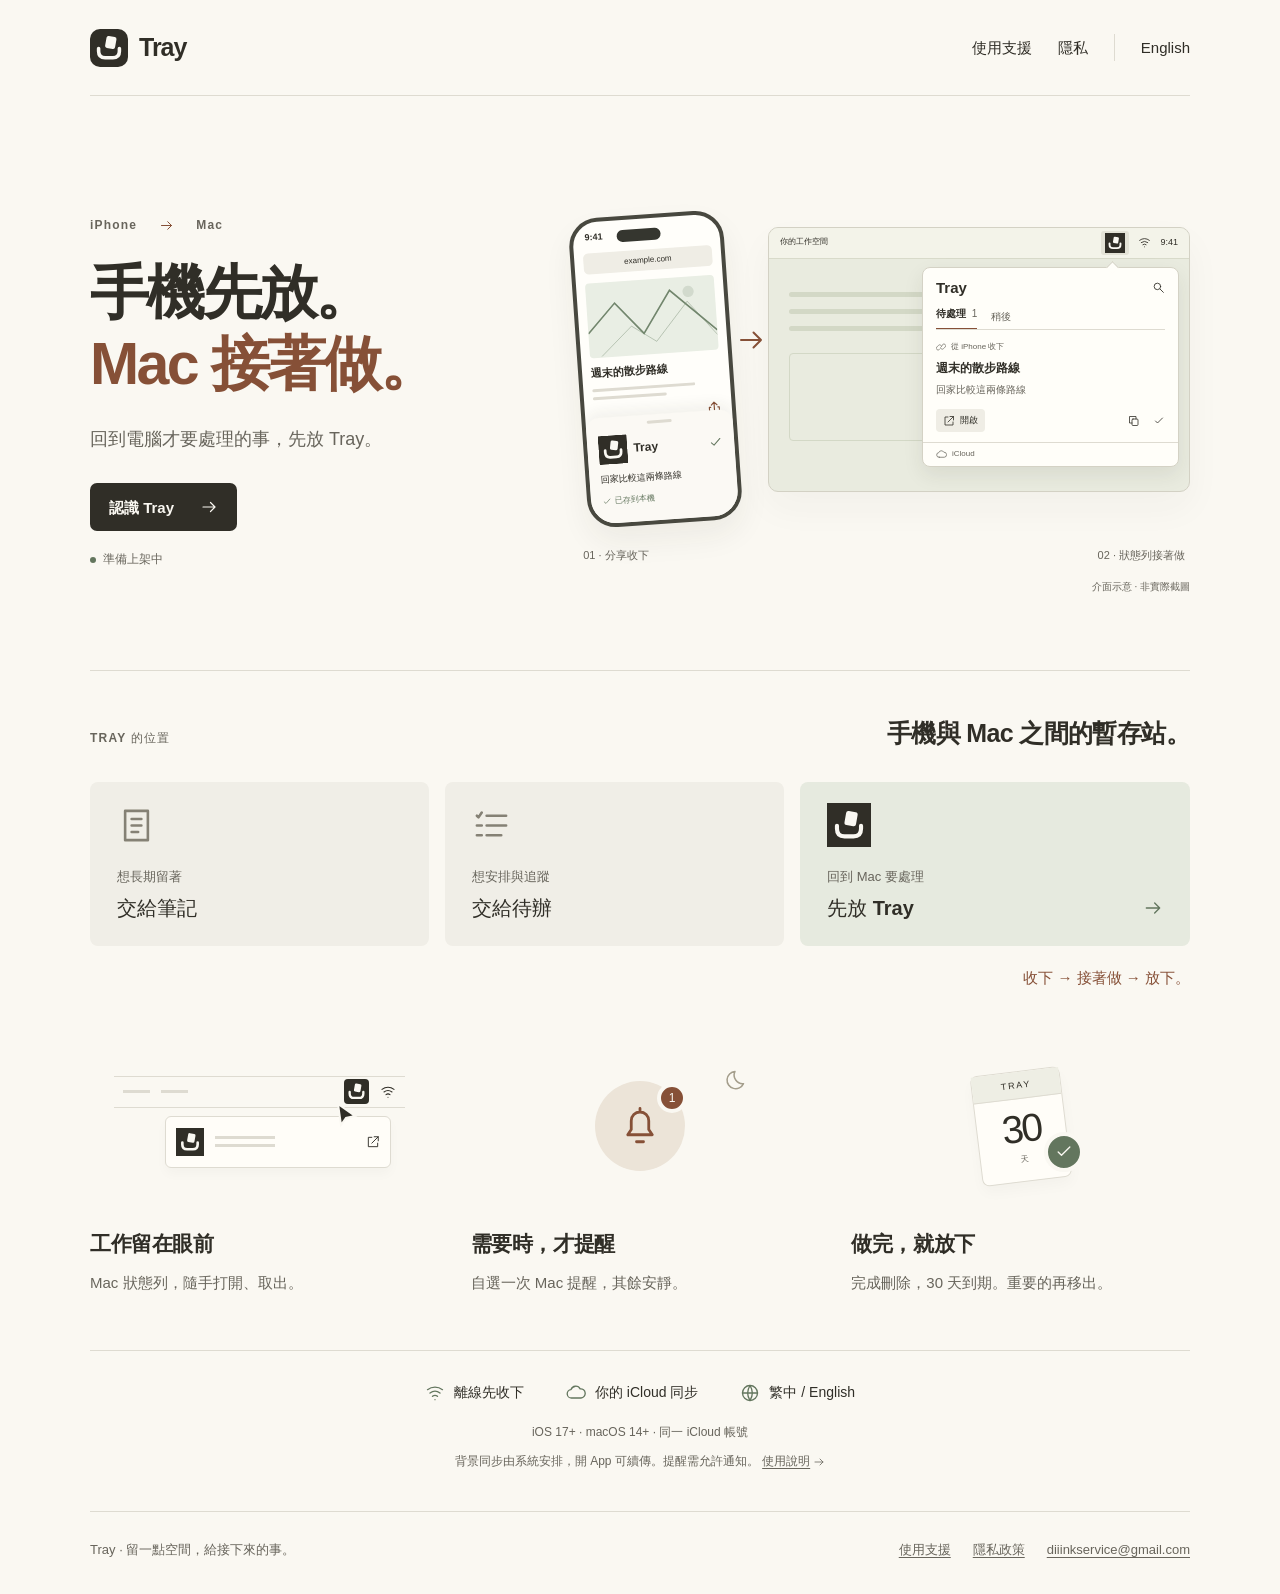
==== commit 35599f54: "Tighten homepage copy around the handoff" ====
--- a/index.html
+++ b/index.html
@@ -7,23 +7,23 @@
 <main id="main"><section class="home-hero" aria-labelledby="hero-title">
 <div class="hero-copy"><p class="eyebrow">iPhone <svg class="icon " viewBox="0 0 24 24" fill="none" stroke="currentColor" stroke-width="1.6" stroke-linecap="round" stroke-linejoin="round" aria-hidden="true"><path d="M4 12h16m-6-6 6 6-6 6"/></svg> Mac</p>
 <h1 id="hero-title">手機先放。<span>Mac 接著做。</span></h1>
-<p class="lead">把「回到電腦再處理」的網址與想法，先交給 Tray。</p>
+<p class="lead">回到電腦才要處理的事，先放 Tray。</p>
 <a class="button" href="#why-tray">認識 Tray<svg class="icon " viewBox="0 0 24 24" fill="none" stroke="currentColor" stroke-width="1.6" stroke-linecap="round" stroke-linejoin="round" aria-hidden="true"><path d="M4 12h16m-6-6 6 6-6 6"/></svg></a>
-<span class="release"><span class="status-dot"></span>準備上架中 · iPhone + Mac</span></div>
+<span class="release"><span class="status-dot"></span>準備上架中</span></div>
 <figure class="handoff" aria-label="從 iPhone 分享網址，再從 Mac 狀態列接著處理的示意">
 <div class="phone"><div class="phone-top"><span>9:41</span><span class="island"></span></div><div class="phone-page"><div class="address">example.com</div><div class="route-art"><svg viewBox="0 0 160 90" aria-hidden="true"><path d="M0 61 35 25 69 65 104 14 160 67" fill="none" stroke="currentColor" stroke-width="2"/><path d="m15 90 39-35 30 21 41-47 35 44" fill="none" stroke="currentColor" stroke-width="1" opacity=".5"/><circle cx="127" cy="17" r="7" fill="currentColor" opacity=".2"/></svg></div><strong>週末的散步路線</strong><div class="text-lines"><i></i><i></i></div><span class="share-symbol"><svg class="icon " viewBox="0 0 24 24" fill="none" stroke="currentColor" stroke-width="1.6" stroke-linecap="round" stroke-linejoin="round" aria-hidden="true"><path d="M12 15V3m-4 4 4-4 4 4M7 10H5v11h14V10h-2"/></svg></span></div>
 <div class="share-preview"><div class="sheet-handle"></div><div class="share-title"><img src="assets/logo.svg" width="29" height="29" alt=""><strong>Tray</strong><svg class="icon " viewBox="0 0 24 24" fill="none" stroke="currentColor" stroke-width="1.6" stroke-linecap="round" stroke-linejoin="round" aria-hidden="true"><path d="m5 12 4 4L19 6"/></svg></div><p>回家比較這兩條路線</p><span class="saved"><svg class="icon " viewBox="0 0 24 24" fill="none" stroke="currentColor" stroke-width="1.6" stroke-linecap="round" stroke-linejoin="round" aria-hidden="true"><path d="m5 12 4 4L19 6"/></svg>已存到本機</span></div></div>
 <div class="handoff-arrow"><svg class="icon " viewBox="0 0 24 24" fill="none" stroke="currentColor" stroke-width="1.6" stroke-linecap="round" stroke-linejoin="round" aria-hidden="true"><path d="M4 12h16m-6-6 6 6-6 6"/></svg></div>
 <div class="desktop"><div class="desktop-menu"><span class="desktop-menu-word">你的工作空間</span><span class="menu-tray"><img src="assets/logo.svg" width="23" height="23" alt="Tray"></span><svg class="icon " viewBox="0 0 24 24" fill="none" stroke="currentColor" stroke-width="1.6" stroke-linecap="round" stroke-linejoin="round" aria-hidden="true"><path d="M3 8a15 15 0 0 1 18 0M6 12a10 10 0 0 1 12 0m-9 4a5 5 0 0 1 6 0M12 20h.01"/></svg><span>9:41</span></div><div class="workspace-lines" aria-hidden="true"><span></span><span></span><span></span><div></div></div><div class="inbox-preview"><div class="preview-heading"><b>Tray</b><svg class="icon " viewBox="0 0 24 24" fill="none" stroke="currentColor" stroke-width="1.6" stroke-linecap="round" stroke-linejoin="round" aria-hidden="true"><circle cx="10" cy="10" r="6"/><path d="m15 15 6 6"/></svg></div><div class="preview-tabs"><strong>待處理 <span>1</span></strong><span>稍後</span></div><div class="preview-item"><small><svg class="icon " viewBox="0 0 24 24" fill="none" stroke="currentColor" stroke-width="1.6" stroke-linecap="round" stroke-linejoin="round" aria-hidden="true"><path d="m10 13 4-4m-5 7-2 2a4 4 0 0 1-6-6l4-4a4 4 0 0 1 6 0m2 0 2-2a4 4 0 0 1 6 6l-4 4a4 4 0 0 1-6 0" transform="translate(1 0)"/></svg>從 iPhone 收下</small><b>週末的散步路線</b><p>回家比較這兩條路線</p><div class="preview-actions"><span><svg class="icon " viewBox="0 0 24 24" fill="none" stroke="currentColor" stroke-width="1.6" stroke-linecap="round" stroke-linejoin="round" aria-hidden="true"><path d="M14 3h7v7m0-7L10 14M10 4H4v16h16v-6"/></svg>開啟</span><span><svg class="icon " viewBox="0 0 24 24" fill="none" stroke="currentColor" stroke-width="1.6" stroke-linecap="round" stroke-linejoin="round" aria-hidden="true"><rect x="8" y="8" width="12" height="13" rx="2"/><path d="M16 8V3H3v13h5"/></svg></span><span><svg class="icon " viewBox="0 0 24 24" fill="none" stroke="currentColor" stroke-width="1.6" stroke-linecap="round" stroke-linejoin="round" aria-hidden="true"><path d="m5 12 4 4L19 6"/></svg></span></div></div><div class="preview-status"><svg class="icon " viewBox="0 0 24 24" fill="none" stroke="currentColor" stroke-width="1.6" stroke-linecap="round" stroke-linejoin="round" aria-hidden="true"><path d="M7 18a5 5 0 0 1-1-10 6 6 0 0 1 11-1 5.5 5.5 0 0 1 1 11H7Z"/></svg> iCloud</div></div></div>
 <div class="flow-labels"><span>01 · 分享收下</span><span>02 · 狀態列接著做</span></div>
-<figcaption>介面示意 · 範例內容</figcaption></figure>
+<figcaption>介面示意 · 非實際截圖</figcaption></figure>
 </section>
-<section class="difference" id="why-tray" aria-labelledby="difference-title"><div class="section-heading"><p class="eyebrow">TRAY 的位置</p><h2 id="difference-title">專心接住，兩台裝置之間的事。</h2></div>
+<section class="difference" id="why-tray" aria-labelledby="difference-title"><div class="section-heading"><p class="eyebrow">TRAY 的位置</p><h2 id="difference-title">手機與 Mac 之間的暫存站。</h2></div>
 <div class="use-cases"><div class="use-case"><svg class="icon " viewBox="0 0 24 24" fill="none" stroke="currentColor" stroke-width="1.6" stroke-linecap="round" stroke-linejoin="round" aria-hidden="true"><path d="M5 3h14v18H5zM9 8h6m-6 4h6m-6 4h4"/></svg><p>想長期留著</p><h3>交給筆記</h3></div><div class="use-case"><svg class="icon " viewBox="0 0 24 24" fill="none" stroke="currentColor" stroke-width="1.6" stroke-linecap="round" stroke-linejoin="round" aria-hidden="true"><path d="m3 6 1 1 2-3m3 2h12M3 12h3m3 0h12M3 18h3m3 0h9"/></svg><p>想安排與追蹤</p><h3>交給待辦</h3></div><div class="use-case tray-case"><img src="assets/logo.svg" width="44" height="44" alt=""><p>回到 Mac 要處理</p><h3>先放 Tray<svg class="icon " viewBox="0 0 24 24" fill="none" stroke="currentColor" stroke-width="1.6" stroke-linecap="round" stroke-linejoin="round" aria-hidden="true"><path d="M4 12h16m-6-6 6 6-6 6"/></svg></h3></div></div>
-<p class="difference-note">收下 → 接著做 → 放下。每一筆，都有出口。</p></section>
+<p class="difference-note">收下 → 接著做 → 放下。</p></section>
 <section class="benefits" aria-label="Tray 的三個不同">
-<article class="benefit"><div class="benefit-art menu-art" aria-hidden="true"><div class="mini-menu"><i></i><i></i><img src="assets/logo.svg" width="25" height="25" alt=""><svg class="icon " viewBox="0 0 24 24" fill="none" stroke="currentColor" stroke-width="1.6" stroke-linecap="round" stroke-linejoin="round" aria-hidden="true"><path d="M3 8a15 15 0 0 1 18 0M6 12a10 10 0 0 1 12 0m-9 4a5 5 0 0 1 6 0M12 20h.01"/></svg></div><div class="mini-popover"><img src="assets/logo.svg" width="28" height="28" alt=""><div><i></i><i></i></div><svg class="icon " viewBox="0 0 24 24" fill="none" stroke="currentColor" stroke-width="1.6" stroke-linecap="round" stroke-linejoin="round" aria-hidden="true"><path d="M14 3h7v7m0-7L10 14M10 4H4v16h16v-6"/></svg></div><span class="cursor-pointer"><svg viewBox="0 0 22 27"><path d="m2 2 3 21 5-7 9-2Z" fill="var(--ink)" stroke="var(--paper)" stroke-width="2"/></svg></span></div><h2>工作留在眼前</h2><p>從 Mac 狀態列打開、取出，接著做。</p></article>
-<article class="benefit"><div class="benefit-art reminder-art" aria-hidden="true"><div class="bell-orbit"><svg class="icon " viewBox="0 0 24 24" fill="none" stroke="currentColor" stroke-width="1.6" stroke-linecap="round" stroke-linejoin="round" aria-hidden="true"><path d="M5 17h14l-2-3V9a5 5 0 0 0-10 0v5l-2 3Zm5 4h4M12 2v2"/></svg><span>1</span></div><span class="quiet-mark"><svg class="icon " viewBox="0 0 24 24" fill="none" stroke="currentColor" stroke-width="1.6" stroke-linecap="round" stroke-linejoin="round" aria-hidden="true"><path d="M20 15A9 9 0 0 1 9 4a9 9 0 1 0 11 11Z"/></svg></span></div><h2>需要時，才提醒</h2><p>選擇回到 Mac 提醒一次；平常保持安靜。</p></article>
-<article class="benefit"><div class="benefit-art expiry-art" aria-hidden="true"><div class="calendar-card"><span>TRAY</span><b>30</b><small>天</small></div><div class="done-stamp"><svg class="icon " viewBox="0 0 24 24" fill="none" stroke="currentColor" stroke-width="1.6" stroke-linecap="round" stroke-linejoin="round" aria-hidden="true"><path d="m5 12 4 4L19 6"/></svg></div></div><h2>做完，就放下</h2><p>完成即刪除，30 天到期。重要的再移出保存。</p></article>
+<article class="benefit"><div class="benefit-art menu-art" aria-hidden="true"><div class="mini-menu"><i></i><i></i><img src="assets/logo.svg" width="25" height="25" alt=""><svg class="icon " viewBox="0 0 24 24" fill="none" stroke="currentColor" stroke-width="1.6" stroke-linecap="round" stroke-linejoin="round" aria-hidden="true"><path d="M3 8a15 15 0 0 1 18 0M6 12a10 10 0 0 1 12 0m-9 4a5 5 0 0 1 6 0M12 20h.01"/></svg></div><div class="mini-popover"><img src="assets/logo.svg" width="28" height="28" alt=""><div><i></i><i></i></div><svg class="icon " viewBox="0 0 24 24" fill="none" stroke="currentColor" stroke-width="1.6" stroke-linecap="round" stroke-linejoin="round" aria-hidden="true"><path d="M14 3h7v7m0-7L10 14M10 4H4v16h16v-6"/></svg></div><span class="cursor-pointer"><svg viewBox="0 0 22 27"><path d="m2 2 3 21 5-7 9-2Z" fill="var(--ink)" stroke="var(--paper)" stroke-width="2"/></svg></span></div><h2>工作留在眼前</h2><p>Mac 狀態列，隨手打開、取出。</p></article>
+<article class="benefit"><div class="benefit-art reminder-art" aria-hidden="true"><div class="bell-orbit"><svg class="icon " viewBox="0 0 24 24" fill="none" stroke="currentColor" stroke-width="1.6" stroke-linecap="round" stroke-linejoin="round" aria-hidden="true"><path d="M5 17h14l-2-3V9a5 5 0 0 0-10 0v5l-2 3Zm5 4h4M12 2v2"/></svg><span>1</span></div><span class="quiet-mark"><svg class="icon " viewBox="0 0 24 24" fill="none" stroke="currentColor" stroke-width="1.6" stroke-linecap="round" stroke-linejoin="round" aria-hidden="true"><path d="M20 15A9 9 0 0 1 9 4a9 9 0 1 0 11 11Z"/></svg></span></div><h2>需要時，才提醒</h2><p>自選一次 Mac 提醒，其餘安靜。</p></article>
+<article class="benefit"><div class="benefit-art expiry-art" aria-hidden="true"><div class="calendar-card"><span>TRAY</span><b>30</b><small>天</small></div><div class="done-stamp"><svg class="icon " viewBox="0 0 24 24" fill="none" stroke="currentColor" stroke-width="1.6" stroke-linecap="round" stroke-linejoin="round" aria-hidden="true"><path d="m5 12 4 4L19 6"/></svg></div></div><h2>做完，就放下</h2><p>完成刪除，30 天到期。重要的再移出。</p></article>
 </section>
-<section class="essentials" aria-label="基本功能與需求"><div class="essential-list"><span><svg class="icon " viewBox="0 0 24 24" fill="none" stroke="currentColor" stroke-width="1.6" stroke-linecap="round" stroke-linejoin="round" aria-hidden="true"><path d="M3 8a15 15 0 0 1 18 0M6 12a10 10 0 0 1 12 0m-9 4a5 5 0 0 1 6 0M12 20h.01"/></svg>離線先收下</span><span><svg class="icon " viewBox="0 0 24 24" fill="none" stroke="currentColor" stroke-width="1.6" stroke-linecap="round" stroke-linejoin="round" aria-hidden="true"><path d="M7 18a5 5 0 0 1-1-10 6 6 0 0 1 11-1 5.5 5.5 0 0 1 1 11H7Z"/></svg>你的 iCloud 同步</span><span><svg class="icon " viewBox="0 0 24 24" fill="none" stroke="currentColor" stroke-width="1.6" stroke-linecap="round" stroke-linejoin="round" aria-hidden="true"><circle cx="12" cy="12" r="9"/><path d="M3 12h18M12 3a17 17 0 0 1 0 18 17 17 0 0 1 0-18Z"/></svg>繁中 / English</span></div><p>iOS 17+ · macOS 14+ · 同一 iCloud 帳號</p><p class="fine-print">背景同步由系統安排，開啟 App 可續傳。提醒需允許通知。 <a href="support/">使用說明<svg class="icon " viewBox="0 0 24 24" fill="none" stroke="currentColor" stroke-width="1.6" stroke-linecap="round" stroke-linejoin="round" aria-hidden="true"><path d="M4 12h16m-6-6 6 6-6 6"/></svg></a></p></section></main><footer class="footer"><span>Tray · 留一點空間，給接下來的事。</span><nav aria-label="頁尾"><a href="./support/">使用支援</a><a href="./privacy/">隱私政策</a><a href="mailto:diiinkservice@gmail.com">diiinkservice@gmail.com</a></nav></footer></div></body></html>+<section class="essentials" aria-label="基本功能與需求"><div class="essential-list"><span><svg class="icon " viewBox="0 0 24 24" fill="none" stroke="currentColor" stroke-width="1.6" stroke-linecap="round" stroke-linejoin="round" aria-hidden="true"><path d="M3 8a15 15 0 0 1 18 0M6 12a10 10 0 0 1 12 0m-9 4a5 5 0 0 1 6 0M12 20h.01"/></svg>離線先收下</span><span><svg class="icon " viewBox="0 0 24 24" fill="none" stroke="currentColor" stroke-width="1.6" stroke-linecap="round" stroke-linejoin="round" aria-hidden="true"><path d="M7 18a5 5 0 0 1-1-10 6 6 0 0 1 11-1 5.5 5.5 0 0 1 1 11H7Z"/></svg>你的 iCloud 同步</span><span><svg class="icon " viewBox="0 0 24 24" fill="none" stroke="currentColor" stroke-width="1.6" stroke-linecap="round" stroke-linejoin="round" aria-hidden="true"><circle cx="12" cy="12" r="9"/><path d="M3 12h18M12 3a17 17 0 0 1 0 18 17 17 0 0 1 0-18Z"/></svg>繁中 / English</span></div><p>iOS 17+ · macOS 14+ · 同一 iCloud 帳號</p><p class="fine-print">背景同步由系統安排，開 App 可續傳。提醒需允許通知。 <a href="support/">使用說明<svg class="icon " viewBox="0 0 24 24" fill="none" stroke="currentColor" stroke-width="1.6" stroke-linecap="round" stroke-linejoin="round" aria-hidden="true"><path d="M4 12h16m-6-6 6 6-6 6"/></svg></a></p></section></main><footer class="footer"><span>Tray · 留一點空間，給接下來的事。</span><nav aria-label="頁尾"><a href="./support/">使用支援</a><a href="./privacy/">隱私政策</a><a href="mailto:diiinkservice@gmail.com">diiinkservice@gmail.com</a></nav></footer></div></body></html>
